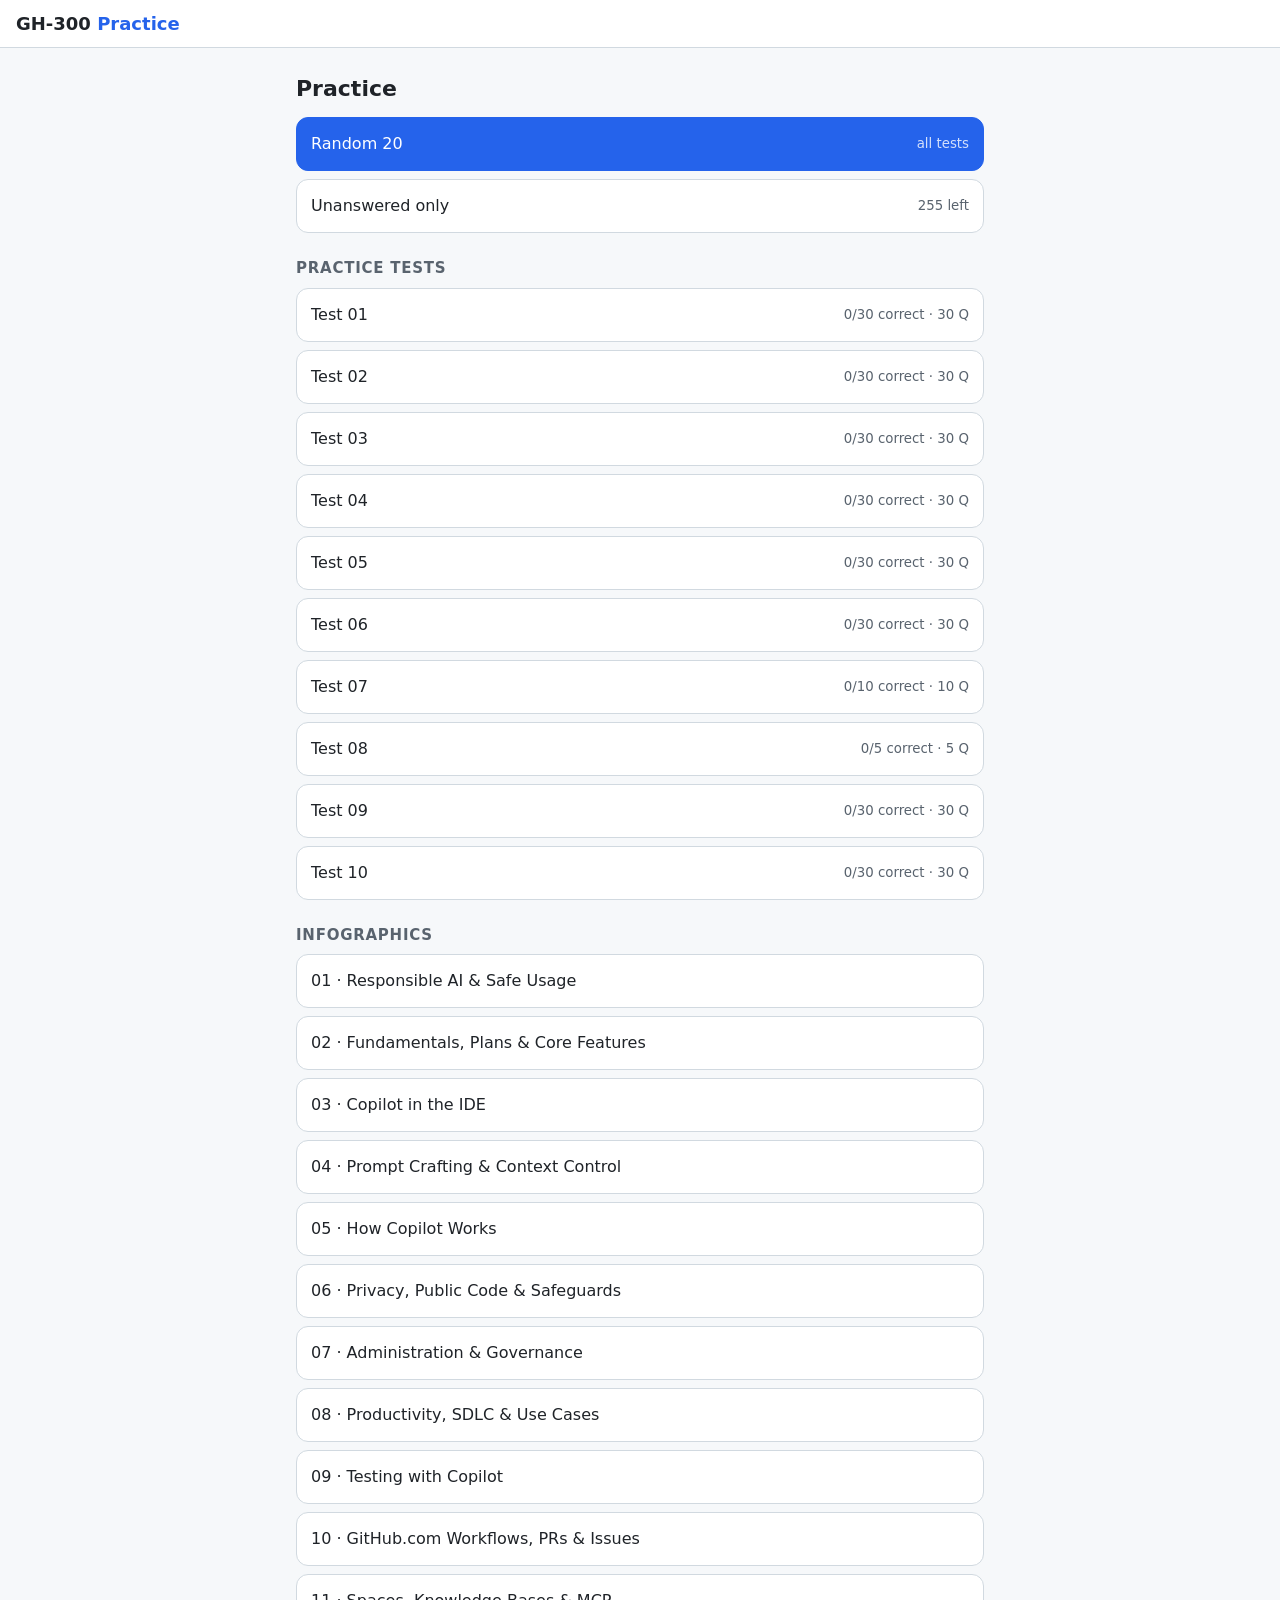
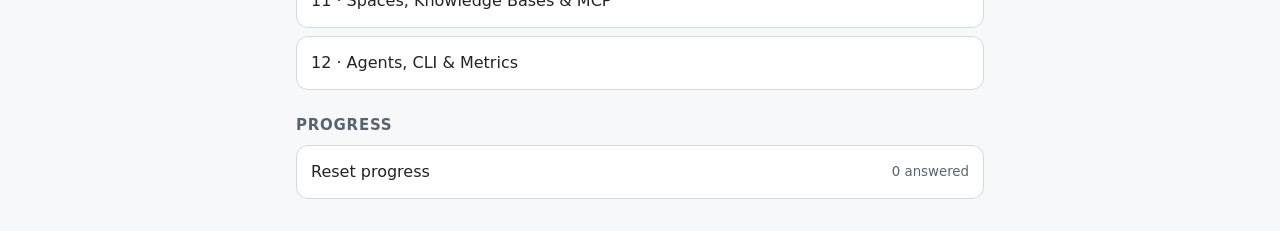
==== index.html @ 6683783f "Add GH-300 infographics and mobile practice app Co-Authored-By: Claude Sonnet 5.5 <noreply@anthropic" ====
<!doctype html>
<html lang="en">
<head>
<meta charset="utf-8">
<meta name="viewport" content="width=device-width,initial-scale=1,viewport-fit=cover">
<title>GH-300 Practice</title>
<meta name="theme-color" content="#0d1117">
<meta name="description" content="GH-300 GitHub Copilot exam practice: infographics and quizzes.">
<link rel="manifest" href="manifest.webmanifest">
<link rel="icon" href="icon.svg" type="image/svg+xml">
<link rel="apple-touch-icon" href="icon.svg">
<link rel="stylesheet" href="style.css">
</head>
<body>
<header class="top"><a href="#/" class="brand">GH-300 <span>Practice</span></a></header>
<main id="app" aria-live="polite"></main>
<script src="questions.js"></script>
<script src="app.js"></script>
</body>
</html>
---- style.css ----
:root{--bg:#f6f8fa;--card:#fff;--ink:#1f2328;--mut:#59636e;--line:#d1d9e0;--acc:#2563eb;--ok:#1a7f37;--okbg:#dafbe1;--no:#cf222e;--nobg:#ffebe9;--sel:#ddf4ff}
@media(prefers-color-scheme:dark){:root{--bg:#0d1117;--card:#161b22;--ink:#e6edf3;--mut:#9198a1;--line:#30363d;--acc:#58a6ff;--ok:#3fb950;--okbg:#12261e;--no:#f85149;--nobg:#2d1214;--sel:#102a43}}
*{box-sizing:border-box}
body{margin:0;background:var(--bg);color:var(--ink);font:16px/1.5 system-ui,-apple-system,Segoe UI,Roboto,sans-serif;-webkit-text-size-adjust:100%}
.top{position:sticky;top:0;z-index:5;background:var(--card);border-bottom:1px solid var(--line);padding:calc(10px + env(safe-area-inset-top)) 16px 10px}
.brand{color:var(--ink);text-decoration:none;font-weight:700;font-size:18px}.brand span{color:var(--acc)}
main{max-width:720px;margin:0 auto;padding:16px 16px calc(32px + env(safe-area-inset-bottom))}
h1{font-size:22px;margin:8px 0 12px}h2{font-size:15px;color:var(--mut);text-transform:uppercase;letter-spacing:.05em;margin:24px 0 8px}
.list{display:grid;gap:8px}
.item{display:flex;justify-content:space-between;align-items:center;gap:12px;background:var(--card);border:1px solid var(--line);border-radius:12px;padding:14px;color:var(--ink);text-decoration:none;min-height:52px;font:inherit;width:100%;text-align:left;cursor:pointer}
.item small{color:var(--mut);white-space:nowrap}
.item.primary{background:var(--acc);border-color:var(--acc);color:#fff}.item.primary small{color:#ffffffcc}
.bar{height:6px;background:var(--line);border-radius:3px;overflow:hidden;margin:8px 0 16px}.bar i{display:block;height:100%;background:var(--acc)}
.q{background:var(--card);border:1px solid var(--line);border-radius:12px;padding:16px}
.q .stem{font-weight:600;margin:0 0 12px;white-space:pre-wrap}
.hint{color:var(--mut);font-size:14px;margin:-4px 0 12px}
.opt{display:flex;gap:10px;align-items:flex-start;width:100%;text-align:left;font:inherit;color:inherit;background:var(--card);border:1.5px solid var(--line);border-radius:10px;padding:12px;margin-bottom:8px;min-height:48px;cursor:pointer;white-space:pre-wrap}
.opt b{min-width:1.4em}
.opt.sel{border-color:var(--acc);background:var(--sel)}
.opt.right{border-color:var(--ok);background:var(--okbg)}
.opt.wrong{border-color:var(--no);background:var(--nobg)}
.opt:disabled{cursor:default}
.exp{margin-top:12px;padding:12px;border-radius:10px;background:var(--bg);border:1px solid var(--line);white-space:pre-wrap}
.verdict{font-weight:700;margin-bottom:6px}.verdict.ok{color:var(--ok)}.verdict.no{color:var(--no)}
.btn{display:block;width:100%;margin-top:12px;padding:14px;border:0;border-radius:10px;background:var(--acc);color:#fff;font:600 16px system-ui;cursor:pointer;min-height:48px}
.btn:disabled{opacity:.45}.btn.ghost{background:transparent;color:var(--acc);border:1.5px solid var(--acc)}
.score{font-size:44px;font-weight:800;text-align:center;margin:16px 0 0}.sub{text-align:center;color:var(--mut)}
code{background:var(--bg);padding:1px 5px;border-radius:4px;font-size:.92em}
.meta{display:flex;justify-content:space-between;color:var(--mut);font-size:14px}
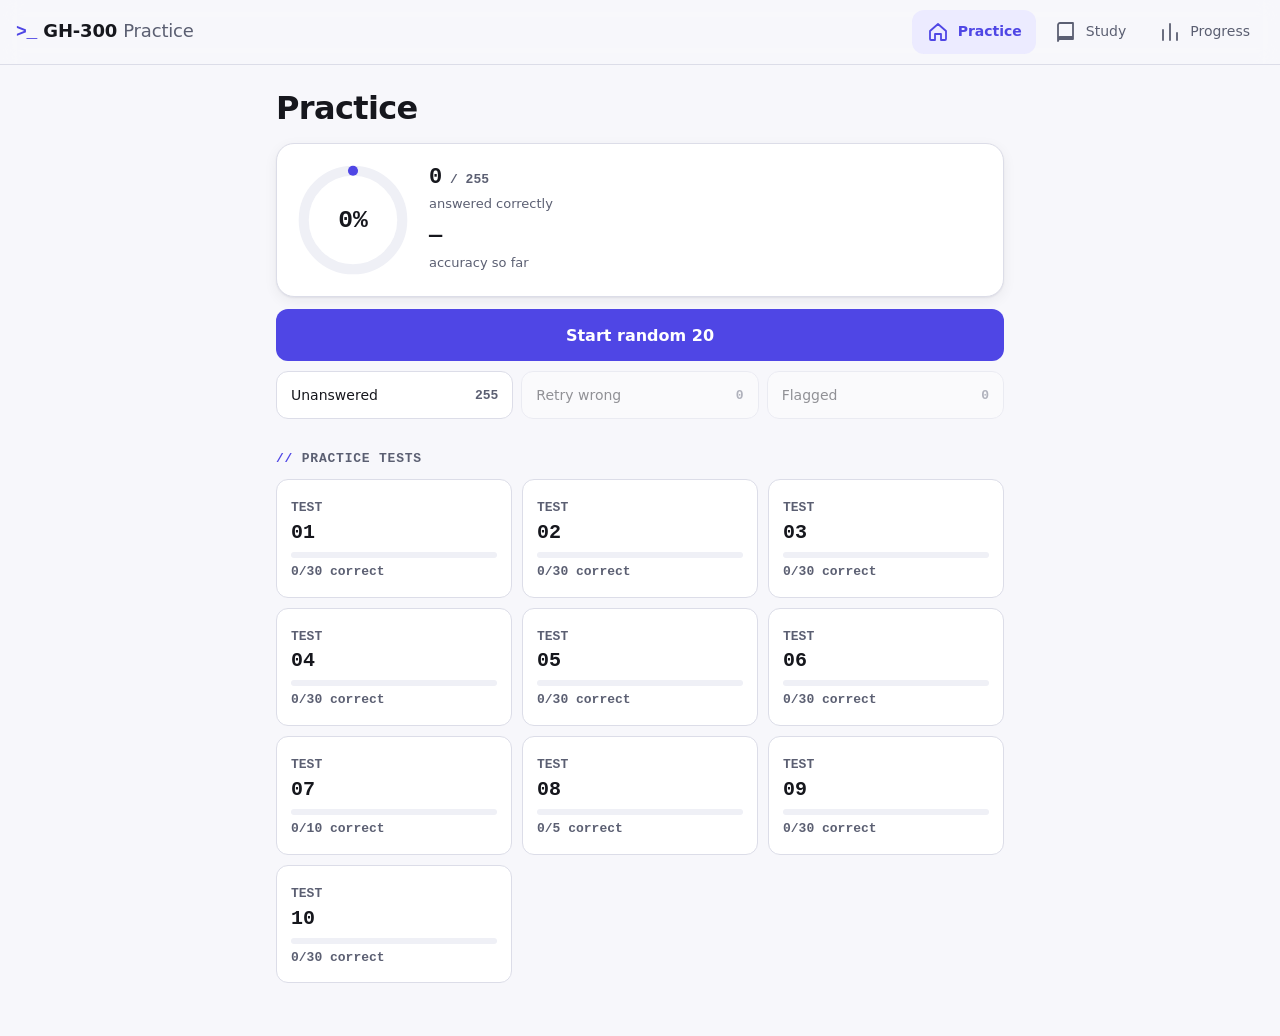
==== commit 218fbf49: "Redesign UI: tab nav, progress home, resumable quiz, a11y fixes - Add Practice/Study/Progress tabs, " ====
--- a/index.html
+++ b/index.html
@@ -4,7 +4,8 @@
 <meta charset="utf-8">
 <meta name="viewport" content="width=device-width,initial-scale=1,viewport-fit=cover">
 <title>GH-300 Practice</title>
-<meta name="theme-color" content="#0d1117">
+<meta name="theme-color" content="#0e0f14" media="(prefers-color-scheme: dark)">
+<meta name="theme-color" content="#f7f7fb" media="(prefers-color-scheme: light)">
 <meta name="description" content="GH-300 GitHub Copilot exam practice: infographics and quizzes.">
 <link rel="manifest" href="manifest.webmanifest">
 <link rel="icon" href="icon.svg" type="image/svg+xml">
@@ -12,8 +13,18 @@
 <link rel="stylesheet" href="style.css">
 </head>
 <body>
-<header class="top"><a href="#/" class="brand">GH-300 <span>Practice</span></a></header>
-<main id="app" aria-live="polite"></main>
+<a class="skip" href="#app">Skip to content</a>
+<header class="top">
+  <a href="#/" class="brand"><span class="mono">&gt;_</span> GH-300 <span class="brand-dim">Practice</span></a>
+  <nav class="tabs" aria-label="Main">
+    <a href="#/" data-tab="home"><svg viewBox="0 0 24 24" aria-hidden="true"><path d="M4 11l8-7 8 7v8a1 1 0 0 1-1 1h-4v-6H9v6H5a1 1 0 0 1-1-1z"/></svg><span>Practice</span></a>
+    <a href="#/study" data-tab="study"><svg viewBox="0 0 24 24" aria-hidden="true"><path d="M4 5a2 2 0 0 1 2-2h13v16H6a2 2 0 0 0-2 2zM4 19a2 2 0 0 1 2-2h13"/></svg><span>Study</span></a>
+    <a href="#/progress" data-tab="progress"><svg viewBox="0 0 24 24" aria-hidden="true"><path d="M5 20V10M12 20V4M19 20v-7"/></svg><span>Progress</span></a>
+  </nav>
+</header>
+<main id="app" tabindex="-1"></main>
+<div id="sr" class="sr-only" role="status" aria-live="polite"></div>
+<noscript><p style="padding:16px">This app needs JavaScript.</p></noscript>
 <script src="questions.js"></script>
 <script src="app.js"></script>
 </body>
--- a/style.css
+++ b/style.css
@@ -1,29 +1,164 @@
-:root{--bg:#f6f8fa;--card:#fff;--ink:#1f2328;--mut:#59636e;--line:#d1d9e0;--acc:#2563eb;--ok:#1a7f37;--okbg:#dafbe1;--no:#cf222e;--nobg:#ffebe9;--sel:#ddf4ff}
-@media(prefers-color-scheme:dark){:root{--bg:#0d1117;--card:#161b22;--ink:#e6edf3;--mut:#9198a1;--line:#30363d;--acc:#58a6ff;--ok:#3fb950;--okbg:#12261e;--no:#f85149;--nobg:#2d1214;--sel:#102a43}}
+/* Tokens: light + dark designed together. Accent text colour flips per mode to keep AA contrast. */
+:root{
+  --bg:#f7f7fb;--surface:#fff;--surface-2:#eff0f6;--text:#16171d;--muted:#5b5f72;--line:#dcdde8;
+  --accent:#4f46e5;--on-accent:#fff;--sel:#ecebff;
+  --ok:#1a7f37;--ok-bg:#e3f6e8;--err:#c4262e;--err-bg:#fdebec;
+  --r-sm:8px;--r-md:12px;--r-lg:18px;
+  --shadow:0 1px 2px rgb(20 20 40/.06),0 4px 14px rgb(20 20 40/.06);
+  --mono:ui-monospace,SFMono-Regular,Menlo,Consolas,monospace;
+  --sans:system-ui,-apple-system,"Segoe UI",Roboto,sans-serif;
+  --tabbar:64px;
+}
+@media(prefers-color-scheme:dark){:root{
+  --bg:#0e0f14;--surface:#16181f;--surface-2:#1d2029;--text:#eceef5;--muted:#9a9fb2;--line:#2b2e3a;
+  --accent:#a5a8ff;--on-accent:#12132b;--sel:#20224a;
+  --ok:#4ade80;--ok-bg:#10281a;--err:#ff7b72;--err-bg:#2f1517;
+  --shadow:none;
+}}
 *{box-sizing:border-box}
-body{margin:0;background:var(--bg);color:var(--ink);font:16px/1.5 system-ui,-apple-system,Segoe UI,Roboto,sans-serif;-webkit-text-size-adjust:100%}
-.top{position:sticky;top:0;z-index:5;background:var(--card);border-bottom:1px solid var(--line);padding:calc(10px + env(safe-area-inset-top)) 16px 10px}
-.brand{color:var(--ink);text-decoration:none;font-weight:700;font-size:18px}.brand span{color:var(--acc)}
-main{max-width:720px;margin:0 auto;padding:16px 16px calc(32px + env(safe-area-inset-bottom))}
-h1{font-size:22px;margin:8px 0 12px}h2{font-size:15px;color:var(--mut);text-transform:uppercase;letter-spacing:.05em;margin:24px 0 8px}
-.list{display:grid;gap:8px}
-.item{display:flex;justify-content:space-between;align-items:center;gap:12px;background:var(--card);border:1px solid var(--line);border-radius:12px;padding:14px;color:var(--ink);text-decoration:none;min-height:52px;font:inherit;width:100%;text-align:left;cursor:pointer}
-.item small{color:var(--mut);white-space:nowrap}
-.item.primary{background:var(--acc);border-color:var(--acc);color:#fff}.item.primary small{color:#ffffffcc}
-.bar{height:6px;background:var(--line);border-radius:3px;overflow:hidden;margin:8px 0 16px}.bar i{display:block;height:100%;background:var(--acc)}
-.q{background:var(--card);border:1px solid var(--line);border-radius:12px;padding:16px}
-.q .stem{font-weight:600;margin:0 0 12px;white-space:pre-wrap}
-.hint{color:var(--mut);font-size:14px;margin:-4px 0 12px}
-.opt{display:flex;gap:10px;align-items:flex-start;width:100%;text-align:left;font:inherit;color:inherit;background:var(--card);border:1.5px solid var(--line);border-radius:10px;padding:12px;margin-bottom:8px;min-height:48px;cursor:pointer;white-space:pre-wrap}
-.opt b{min-width:1.4em}
-.opt.sel{border-color:var(--acc);background:var(--sel)}
-.opt.right{border-color:var(--ok);background:var(--okbg)}
-.opt.wrong{border-color:var(--no);background:var(--nobg)}
-.opt:disabled{cursor:default}
-.exp{margin-top:12px;padding:12px;border-radius:10px;background:var(--bg);border:1px solid var(--line);white-space:pre-wrap}
-.verdict{font-weight:700;margin-bottom:6px}.verdict.ok{color:var(--ok)}.verdict.no{color:var(--no)}
-.btn{display:block;width:100%;margin-top:12px;padding:14px;border:0;border-radius:10px;background:var(--acc);color:#fff;font:600 16px system-ui;cursor:pointer;min-height:48px}
-.btn:disabled{opacity:.45}.btn.ghost{background:transparent;color:var(--acc);border:1.5px solid var(--acc)}
-.score{font-size:44px;font-weight:800;text-align:center;margin:16px 0 0}.sub{text-align:center;color:var(--mut)}
-code{background:var(--bg);padding:1px 5px;border-radius:4px;font-size:.92em}
-.meta{display:flex;justify-content:space-between;color:var(--mut);font-size:14px}
+html{-webkit-text-size-adjust:100%}
+body{margin:0;background:var(--bg);color:var(--text);font:16px/1.55 var(--sans);min-height:100dvh}
+.mono{font-family:var(--mono);font-variant-numeric:tabular-nums}
+.sr-only{position:absolute;width:1px;height:1px;overflow:hidden;clip:rect(0 0 0 0);white-space:nowrap}
+.skip{position:absolute;left:8px;top:-60px;z-index:1000;background:var(--accent);color:var(--on-accent);padding:10px 14px;border-radius:var(--r-sm)}
+.skip:focus{top:8px}
+:focus-visible{outline:3px solid var(--accent);outline-offset:2px}
+main:focus{outline:none}
+[data-focus]:focus{outline:none}
+button,a{touch-action:manipulation;-webkit-tap-highlight-color:transparent}
+
+/* Header + nav (bottom tab bar on mobile, inline on desktop) */
+.top{position:sticky;top:0;z-index:20;background:color-mix(in srgb,var(--bg) 88%,transparent);backdrop-filter:blur(10px);border-bottom:1px solid var(--line);padding:calc(10px + env(safe-area-inset-top)) 16px 10px}
+.brand{color:var(--text);text-decoration:none;font-weight:700;font-size:18px;letter-spacing:-.01em}
+.brand .mono{color:var(--accent)}.brand-dim{color:var(--muted);font-weight:500}
+.tabs{position:fixed;left:0;right:0;bottom:0;z-index:40;display:flex;background:var(--surface);border-top:1px solid var(--line);padding-bottom:env(safe-area-inset-bottom)}
+.tabs a{flex:1;display:flex;flex-direction:column;align-items:center;justify-content:center;gap:2px;min-height:var(--tabbar);font-size:12px;font-weight:500;color:var(--muted);text-decoration:none}
+.tabs svg{width:24px;height:24px;fill:none;stroke:currentColor;stroke-width:1.8;stroke-linecap:round;stroke-linejoin:round}
+.tabs a[aria-current=page]{color:var(--accent);font-weight:600}
+.in-quiz .tabs{display:none}
+
+main{max-width:760px;margin:0 auto;padding:20px 16px calc(var(--tabbar) + 32px + env(safe-area-inset-bottom))}
+.in-quiz main{padding-bottom:24px}
+
+/* Type */
+h1{font-size:clamp(1.5rem,1.1rem + 1.6vw,2rem);line-height:1.2;letter-spacing:-.02em;margin:4px 0 16px}
+h2{font:600 13px/1.2 var(--mono);text-transform:uppercase;letter-spacing:.06em;color:var(--muted);margin:32px 0 12px}
+h2::before{content:"// ";color:var(--accent)}
+p{margin:0 0 12px}
+code{background:var(--surface-2);padding:1px 6px;border-radius:5px;font:.9em var(--mono)}
+.muted{color:var(--muted)}
+
+/* Buttons */
+.btn{display:flex;align-items:center;justify-content:center;gap:8px;width:100%;min-height:52px;padding:12px 18px;border:0;border-radius:var(--r-md);background:var(--accent);color:var(--on-accent);font:600 16px var(--sans);text-decoration:none;cursor:pointer;transition:transform .12s ease-out,opacity .12s}
+.btn:active{transform:scale(.98)}
+.btn:disabled{opacity:.45;cursor:not-allowed}
+.btn.ghost{background:transparent;color:var(--accent);box-shadow:inset 0 0 0 1.5px var(--accent)}
+.btn.danger{background:var(--err);color:#fff}
+.btn small{font:500 13px var(--mono);opacity:.8}
+.chips{display:grid;grid-template-columns:repeat(2,1fr);gap:8px;margin-top:10px}
+.chip{display:flex;justify-content:space-between;align-items:center;gap:8px;min-height:48px;padding:10px 14px;border:1px solid var(--line);border-radius:var(--r-md);background:var(--surface);color:var(--text);font:500 14px var(--sans);cursor:pointer;text-align:left}
+.chip b{font:600 13px var(--mono);color:var(--muted)}
+.chip:disabled{opacity:.45;cursor:not-allowed}
+.chip:not(:disabled):active{background:var(--surface-2)}
+.icon-btn{display:grid;place-items:center;width:44px;height:44px;border:0;border-radius:var(--r-md);background:transparent;color:var(--muted);cursor:pointer}
+.icon-btn svg{width:22px;height:22px;fill:none;stroke:currentColor;stroke-width:1.9;stroke-linecap:round;stroke-linejoin:round}
+.icon-btn:active{background:var(--surface-2)}
+.icon-btn[aria-pressed=true]{color:var(--accent)}
+.icon-btn[aria-pressed=true] svg{fill:currentColor}
+
+/* Home hero */
+.hero{display:flex;align-items:center;gap:20px;padding:20px;background:var(--surface);border:1px solid var(--line);border-radius:var(--r-lg);box-shadow:var(--shadow);margin-bottom:12px}
+.ring{width:112px;height:112px;flex:none}
+.ring-bg{fill:none;stroke:var(--surface-2);stroke-width:9}
+.ring-fg{fill:none;stroke:var(--accent);stroke-width:9;stroke-linecap:round;transition:stroke-dasharray .5s ease-out}
+.ring text{fill:var(--text);font:700 22px var(--mono);text-anchor:middle;dominant-baseline:central}
+.stats{display:grid;gap:10px;min-width:0}
+.stat b{display:block;font:700 22px/1.1 var(--mono)}
+.stat span{font-size:13px;color:var(--muted)}
+
+/* Test tiles */
+.grid{display:grid;grid-template-columns:repeat(2,1fr);gap:10px}
+.tile{display:block;padding:14px;border:1px solid var(--line);border-radius:var(--r-md);background:var(--surface);color:var(--text);text-align:left;font:inherit;cursor:pointer;min-height:84px}
+.tile:active{background:var(--surface-2)}
+.tile .t{font:600 13px var(--mono);color:var(--muted)}
+.tile .n{font:700 20px var(--mono);display:block;margin:2px 0 8px}
+
+.bar{height:6px;background:var(--surface-2);border-radius:3px;overflow:hidden}
+.bar i{display:block;height:100%;background:var(--accent);border-radius:3px;transition:width .3s ease-out}
+
+/* Rows (study, progress) */
+.rows{display:grid;gap:0;background:var(--surface);border:1px solid var(--line);border-radius:var(--r-md);overflow:hidden}
+.row{display:flex;align-items:center;gap:14px;min-height:56px;padding:12px 16px;color:var(--text);text-decoration:none;border-top:1px solid var(--line)}
+.row:first-child{border-top:0}
+a.row:active{background:var(--surface-2)}
+.row .no{font:600 13px var(--mono);color:var(--accent);min-width:2ch}
+.row .grow{flex:1;min-width:0}
+.row .end{font:500 13px var(--mono);color:var(--muted);white-space:nowrap}
+.row .bar{margin-top:8px}
+
+/* Quiz */
+.quiz-head{display:flex;align-items:center;justify-content:space-between;gap:8px;margin:-8px -8px 4px}
+.meta{font:600 14px var(--mono);color:var(--muted)}
+.q{margin-top:16px}
+.eyebrow{font:500 12px var(--mono);color:var(--muted);text-transform:uppercase;letter-spacing:.06em;margin:0 0 8px}
+.stem{font:600 clamp(1.05rem,1rem + .5vw,1.25rem)/1.45 var(--sans);letter-spacing:-.01em;margin:0 0 8px;white-space:pre-wrap;max-width:65ch}
+.hint{font:500 13px var(--mono);color:var(--accent);margin:0 0 14px}
+.opts{display:grid;gap:10px;margin-top:16px}
+.opt{display:flex;gap:12px;align-items:flex-start;width:100%;min-height:56px;padding:14px;text-align:left;font:inherit;color:inherit;background:var(--surface);border:1.5px solid var(--line);border-radius:var(--r-md);cursor:pointer;white-space:pre-wrap;transition:background .12s,border-color .12s,transform .12s}
+.opt:active:not(:disabled){transform:scale(.99)}
+.opt .key{flex:none;display:grid;place-items:center;width:28px;height:28px;border-radius:var(--r-sm);background:var(--surface-2);font:700 13px var(--mono)}
+.opt .txt{flex:1;min-width:0;padding-top:2px}
+.opt .mark{flex:none;display:flex;align-items:center;gap:4px;font:600 12px var(--mono);padding-top:4px}
+.opt .mark svg{width:16px;height:16px;fill:none;stroke:currentColor;stroke-width:2.4;stroke-linecap:round;stroke-linejoin:round}
+.opt.sel{border-color:var(--accent);background:var(--sel)}
+.opt.sel .key{background:var(--accent);color:var(--on-accent)}
+.opt.right{border-color:var(--ok);background:var(--ok-bg)}
+.opt.right .key{background:var(--ok);color:var(--bg)}
+.opt.right .mark{color:var(--ok)}
+.opt.wrong{border-color:var(--err);background:var(--err-bg)}
+.opt.wrong .key{background:var(--err);color:var(--bg)}
+.opt.wrong .mark{color:var(--err)}
+.opt:disabled{cursor:default;color:inherit}
+.opt.dim{opacity:.6}
+
+.exp{margin-top:18px;padding:16px;border-radius:var(--r-md);background:var(--surface);border:1px solid var(--line);border-left:4px solid var(--muted);white-space:pre-wrap;max-width:65ch}
+.exp.ok{border-left-color:var(--ok)}.exp.no{border-left-color:var(--err)}
+.verdict{display:flex;align-items:center;gap:8px;font-weight:700;margin-bottom:8px}
+.verdict.ok{color:var(--ok)}.verdict.no{color:var(--err)}
+.verdict svg{width:20px;height:20px;fill:none;stroke:currentColor;stroke-width:2.4;stroke-linecap:round;stroke-linejoin:round}
+.exp-title{font:600 12px var(--mono);text-transform:uppercase;letter-spacing:.06em;color:var(--muted);margin:0 0 4px}
+.actions{position:sticky;bottom:0;margin:20px -16px 0;padding:12px 16px calc(12px + env(safe-area-inset-bottom));background:linear-gradient(to top,var(--bg) 70%,transparent)}
+
+/* Results */
+.result{text-align:center;padding:12px 0}
+.result .ring{width:150px;height:150px;margin:0 auto 8px}
+.result .ring text{font-size:20px}
+.result .verdict-line{font-weight:700;font-size:1.25rem;margin:8px 0 2px}
+.review{margin:24px 0 8px;display:grid;gap:8px;text-align:left}
+details{background:var(--surface);border:1px solid var(--line);border-radius:var(--r-md);padding:0}
+summary{cursor:pointer;padding:14px 16px;font-weight:600;list-style:none;min-height:48px}
+summary::-webkit-details-marker{display:none}
+details[open] summary{border-bottom:1px solid var(--line)}
+details .body{padding:12px 16px 16px;white-space:pre-wrap}
+.stack{display:grid;gap:10px;margin-top:20px}
+
+/* Dialog */
+dialog{border:1px solid var(--line);border-radius:var(--r-lg);background:var(--surface);color:var(--text);padding:20px;width:min(92vw,400px)}
+dialog::backdrop{background:rgb(0 0 0/.55)}
+dialog h2{margin:0 0 8px;text-transform:none;font:700 18px var(--sans);letter-spacing:0;color:var(--text)}
+dialog h2::before{content:none}
+dialog .stack{margin-top:16px}
+
+/* Wide screens */
+@media(min-width:768px){
+  .top{display:flex;align-items:center;justify-content:space-between}
+  .tabs{position:static;border:0;background:none;padding:0;gap:4px}
+  .tabs a{flex:none;flex-direction:row;gap:8px;padding:0 14px;min-height:44px;font-size:14px;border-radius:var(--r-md)}
+  .tabs a[aria-current=page]{background:var(--sel)}
+  main,.in-quiz main{padding-bottom:48px}
+  .grid{grid-template-columns:repeat(3,1fr)}
+  .chips{grid-template-columns:repeat(3,1fr)}
+  .actions{margin:20px 0 0;padding-left:0;padding-right:0}
+}
+@media(max-width:380px){.hero{flex-direction:column;text-align:center}.stats{grid-template-columns:repeat(2,1fr)}}
+@media(prefers-reduced-motion:reduce){*,*::before,*::after{transition:none!important;animation:none!important}}
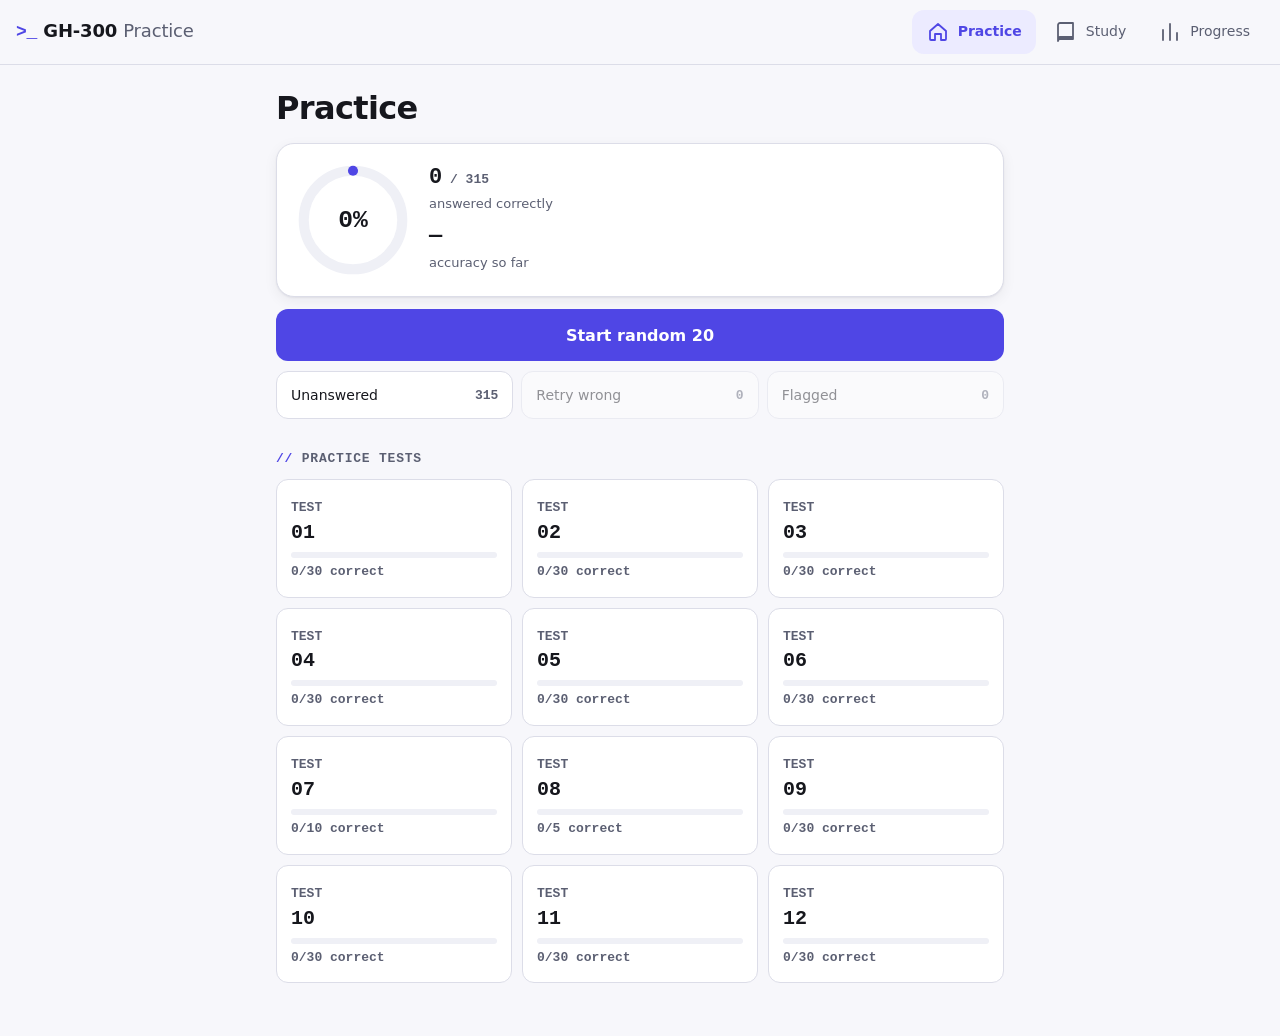
==== commit 234c9ac8: "Cover GH-300 study guide gaps: 2 infographics, 60 questions Align the app with the Microsoft study g" ====
--- a/index.html
+++ b/index.html
@@ -9,7 +9,7 @@
 <meta name="description" content="GH-300 GitHub Copilot exam practice: infographics and quizzes.">
 <link rel="manifest" href="manifest.webmanifest">
 <link rel="icon" href="icon.svg" type="image/svg+xml">
-<link rel="apple-touch-icon" href="icon.svg">
+<link rel="apple-touch-icon" href="icon-192.png">
 <link rel="stylesheet" href="style.css">
 </head>
 <body>
@@ -26,6 +26,7 @@
 <div id="sr" class="sr-only" role="status" aria-live="polite"></div>
 <noscript><p style="padding:16px">This app needs JavaScript.</p></noscript>
 <script src="questions.js"></script>
+<script src="questions-extra.js"></script>
 <script src="app.js"></script>
 </body>
 </html>
--- a/style.css
+++ b/style.css
@@ -28,7 +28,7 @@
 button,a{touch-action:manipulation;-webkit-tap-highlight-color:transparent}
 
 /* Header + nav (bottom tab bar on mobile, inline on desktop) */
-.top{position:sticky;top:0;z-index:20;background:color-mix(in srgb,var(--bg) 88%,transparent);backdrop-filter:blur(10px);border-bottom:1px solid var(--line);padding:calc(10px + env(safe-area-inset-top)) 16px 10px}
+.top{position:sticky;top:0;z-index:20;background:var(--bg);border-bottom:1px solid var(--line);padding:calc(10px + env(safe-area-inset-top)) 16px 10px}
 .brand{color:var(--text);text-decoration:none;font-weight:700;font-size:18px;letter-spacing:-.01em}
 .brand .mono{color:var(--accent)}.brand-dim{color:var(--muted);font-weight:500}
 .tabs{position:fixed;left:0;right:0;bottom:0;z-index:40;display:flex;background:var(--surface);border-top:1px solid var(--line);padding-bottom:env(safe-area-inset-bottom)}
